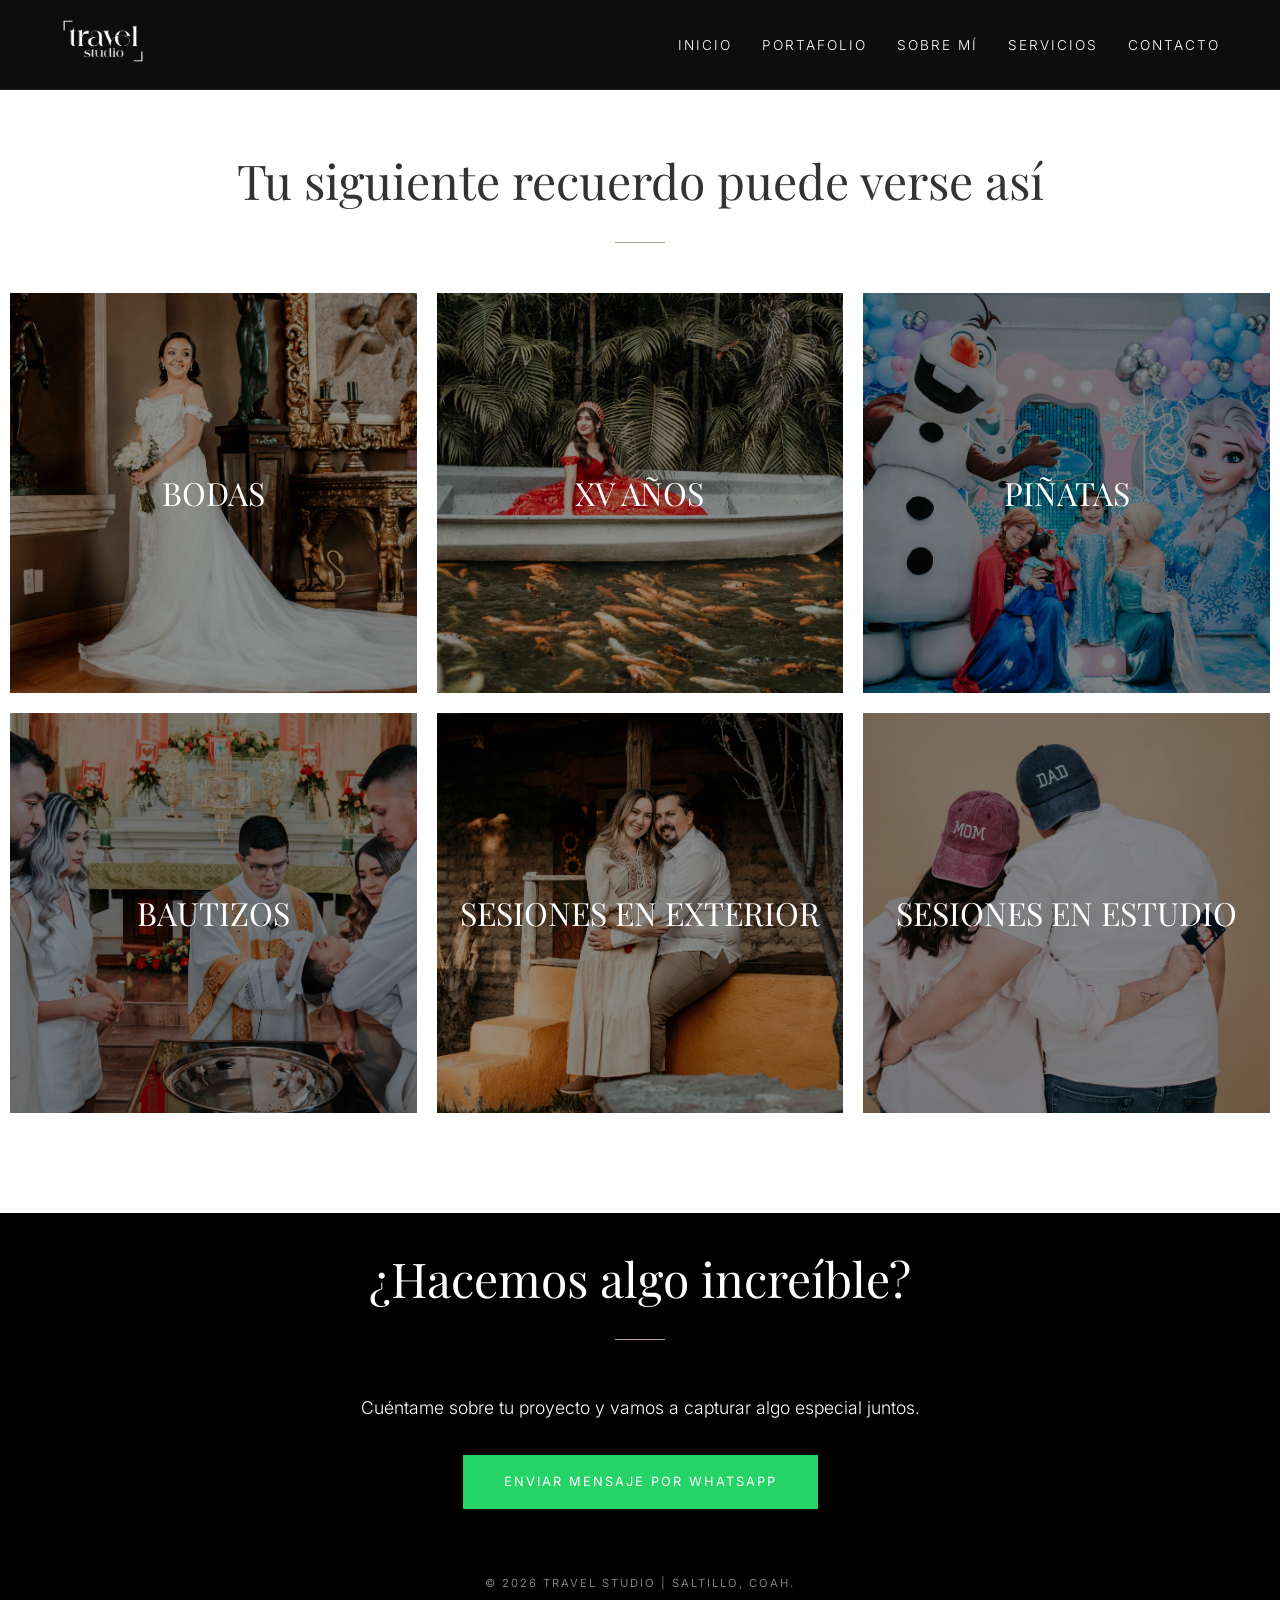
==== portafolio.html @ 15f4dc4f "Feature: Pagina de portafolio v1" ====
<!DOCTYPE html>
<html lang="es">
<head>
  <meta charset="UTF-8">
  <meta name="viewport" content="width=device-width, initial-scale=1.0">
  <title>Travel Studio</title>

  <!-- <link rel="icon" type="image/x-icon" href="favicon.ico"> -->
  <link rel="icon" type="image/svg+xml" href="images/favicon.svg">

  <!-- <link rel="icon" type="image/png" href="images/favicon-32x32.png" sizes="32x32"> -->

  <link rel="stylesheet" href="css/portafolio.css">
</head>
<body>

  <!-- NAVEGACIÓN PRINCIPAL -->
  <header>
    <nav class="nav">
      <a href="index.html" class="logo-link">
        <img src="images/travel_studio_blanco.png" alt="Travel Studio Logo" class="logo-img">
      </a>
      <ul>
        <li><a href="index.html">Inicio</a></li>
        <li><a href="portafolio.html">Portafolio</a></li>
        <li><a href="#sobre-mi">Sobre mí</a></li>
        <li><a href="servicios.html">Servicios</a></li>
        <li><a href="#contacto">Contacto</a></li>
      </ul>
    </nav>
  </header>

  <!-- PORTAFOLIO -->
  <section class="section_portafolio">

    <h2>Tu siguiente recuerdo puede verse así</h2>

    <div class="grid-portadas">

        <!-- Portada Bodas -->
        <div class="card-portada" onclick="abrirGaleria('BODAS', 50)">
            <img src="images/portafolio/BODAS/1.jpg" alt="Bodas">
            <div class="info-portada"><h3>Bodas</h3></div>
        </div>

        <!-- Portada XV Años -->
        <div class="card-portada" onclick="abrirGaleria('XV_ANOS', 49)">
            <img src="images/portafolio/XV_ANOS/1.jpg" alt="XV Años">
            <div class="info-portada"><h3>XV Años</h3></div>
        </div>

        <!-- Portada Piñatas -->
        <div class="card-portada" onclick="abrirGaleria('PINATAS', 50)">
            <img src="images/portafolio/PINATAS/1.jpg" alt="Piñatas">
            <div class="info-portada"><h3>Piñatas</h3></div>
        </div>

        <!-- Portada Bautizos -->
        <div class="card-portada" onclick="abrirGaleria('BAUTIZOS', 50)">
            <img src="images/portafolio/BAUTIZOS/1.jpg" alt="Bautizos">
            <div class="info-portada"><h3>Bautizos</h3></div>
        </div>

        <!-- Portada Sesiones en exteriores -->
        <div class="card-portada" onclick="abrirGaleria('SESION_EXTERIOR', 38)">
            <img src="images/portafolio/SESION_EXTERIOR/1.jpg" alt="Sesion en exterior">
            <div class="info-portada"><h3>Sesiones en exterior</h3></div>
        </div>

        <!-- Portada Sesiones en estudio -->
        <div class="card-portada" onclick="abrirGaleria('SESION_ESTUDIO', 31)">
            <img src="images/portafolio/SESION_ESTUDIO/1.jpg" alt="Sesion en estudio">
            <div class="info-portada"><h3>Sesiones en estudio</h3></div>
        </div>

    </div>

    <!-- El carrusel empieza oculto y es uno solo para todos -->
    <div id="carrusel-dinamico" class="contenedor-carrusel" style="display: none;">
        <div class="visor-imagenes"></div>
        <button class="flecha flecha-izq" onclick="cambiarImagen(this, -1)">&#10094;</button>
        <button class="flecha flecha-der" onclick="cambiarImagen(this, 1)">&#10095;</button>
        <button class="btn-cerrar" onclick="cerrarGaleria()">Cerrar Galería</button>
    </div>

  </section>

  <!-- CONTACTO FINAL -->
  <section id="contacto" class="section_contacto dark">
    <h2>¿Hacemos algo increíble?</h2>
    <p>Cuéntame sobre tu proyecto y vamos a capturar algo especial juntos.</p>
    <a href="https://wa.me/8447594966" target="_blank" class="btn btn-whatsapp" style="margin-top: 30px;">
      Enviar mensaje por WhatsApp
    </a>
  </section>

  <footer>
    <p>© 2026 Travel Studio | Saltillo, Coah.</p>
  </footer>

  <script src="js/portafolio.js"></script>
</body>
</html>
---- css/portafolio.css ----
/*  */
@import url('https://fonts.googleapis.com/css2?family=Inter:wght@300;400;600&family=Playfair+Display:ital,wght@0,400;0,700;1,400&display=swap');

:root {
    --primario: #000000;
    --secundario: #ffffff;
    --acento: #B5A48B; /* Tono champagne/arena */
    --gris-claro: #f9f9f9;
    --fuente-titulos: 'Playfair Display', serif;
    --fuente-cuerpo: 'Inter', sans-serif;
    --transition: all 0.4s cubic-bezier(0.165, 0.84, 0.44, 1);
}

* {
    margin: 0;
    padding: 0;
    box-sizing: border-box;
}

html {
    scroll-behavior: smooth;
}

body {
    font-family: var(--fuente-cuerpo);
    line-height: 1.7;
    color: #333;
    background-color: var(--secundario);
}

/* NAVEGACIÓN */
header {
    background: rgba(0, 0, 0, 0.95);
    padding: 1rem 0;
    position: sticky;
    top: 0;
    z-index: 1000;
    border-bottom: 1px solid rgba(255,255,255,0.1);
}

.nav {
    display: flex;
    justify-content: space-between;
    align-items: center;
    max-width: 1200px;
    margin: 0 auto;
    padding: 0 20px;
}

.nav ul {
    display: flex;
    list-style: none;
    gap: 30px;
}

.nav a {
    color: #fff;
    text-decoration: none;
    font-size: 0.85rem;
    text-transform: uppercase;
    letter-spacing: 2px;
    font-weight: 300;
    transition: var(--transition);
}

.nav a:hover {
    color: var(--acento);
}

.logo-img {
    height: 50px;
    width: auto;
    filter: brightness(1.2); /* Hace que el blanco resalte más */
}

/* HERO SECTION */
.hero {
    height: 100vh;
    background: linear-gradient(rgba(0,0,0,0.4), rgba(0,0,0,0.4)), 
                url('../images/img1.jpg') center/cover no-repeat;
    display: flex;
    align-items: center;
    justify-content: center;
    color: #fff;
    text-align: center;
}

.hero-text h1 {
    font-family: var(--fuente-titulos);
    font-size: clamp(3rem, 8vw, 5rem); /* Tamaño fluido */
    font-weight: 400;
    margin-bottom: 10px;
    letter-spacing: -1px;
}

.hero-text p {
    font-size: 1.2rem;
    text-transform: uppercase;
    letter-spacing: 5px;
    font-weight: 300;
    margin-bottom: 30px;
    opacity: 0.9;
}

/* BOTONES */
.btn {
    display: inline-block;
    padding: 15px 40px;
    background: transparent;
    color: #fff;
    border: 1px solid #fff;
    text-decoration: none;
    text-transform: uppercase;
    letter-spacing: 2px;
    font-size: 0.8rem;
    transition: var(--transition);
}
.btn2 {
    display: inline-block;
    padding: 15px 40px;
    background: var(--primario);
    color: #fff;
    border: 1px solid #fff;
    text-decoration: none;
    text-transform: uppercase;
    letter-spacing: 2px;
    font-size: 0.8rem;
    transition: var(--transition);
}

.btn:hover {
    background: #fff;
    color: #000;
}

.btn-whatsapp {
    background: #25D366;
    border-color: #25D366;
}

.btn-whatsapp:hover {
    background: #1da851;
    border-color: #1da851;
    color: #fff;
}

/* SECCIONES */
.section {
    padding: 100px 20px;
    max-width: 1200px;
    margin: 0 auto;
    text-align: center;
}

h2 {
    font-family: var(--fuente-titulos);
    font-size: 3rem;
    margin-bottom: 50px;
    position: relative;
    font-weight: 400;
}

h2::after {
    content: "";
    display: block;
    width: 50px;
    height: 1px;
    background: var(--acento);
    margin: 20px auto;
}

/* FILTROS */
.filters {
    margin-bottom: 40px;
}

.filters button {
    background: none;
    border: none;
    padding: 10px 20px;
    cursor: pointer;
    text-transform: uppercase;
    letter-spacing: 2px;
    font-size: 0.75rem;
    color: #888;
    transition: var(--transition);
}

.filters button:hover, .filters button.active {
    color: var(--primario);
    font-weight: 600;
}

/* GALERÍA MASONRY-LIKE */
.gallery {
    display: grid;
    grid-template-columns: repeat(auto-fill, minmax(350px, 1fr));
    gap: 20px;
}

.gallery img {
    width: 100%;
    height: 450px;
    object-fit: cover; /* Recorta la imagen para que llene el espacio sin deformarse */
    filter: grayscale(20%);
    transition: var(--transition);
    cursor: pointer;
}

.gallery img:hover {
    filter: grayscale(0%);
    transform: scale(1.02);
}

/* CARDS DE SERVICIOS */
.cards {
    display: grid;
    grid-template-columns: repeat(auto-fit, minmax(300px, 1fr));
    gap: 30px;
}

.card {
    background: var(--gris-claro);
    padding: 60px 40px;
    transition: var(--transition);
    border: 1px solid transparent;
}

.card:hover {
    background: #fff;
    border-color: var(--acento);
    box-shadow: 0 20px 40px rgba(0,0,0,0.05);
}

.card h3 {
    font-family: var(--fuente-titulos);
    font-size: 1.8rem;
    margin-bottom: 15px;
}

/* SOBRE MÍ */
.dark {
    background: var(--primario);
    color: #fff;
    max-width: 100%;
}

.dark p {
    max-width: 700px;
    margin: 0 auto;
    font-size: 1.1rem;
    font-weight: 300;
    line-height: 2;
}

/* FOOTER */
footer {
    padding: 40px 10px;
    background: #000;
    color: rgba(255,255,255,0.5);
    text-align: center;
    letter-spacing: 2px;
    font-size: 0.7rem;
    text-transform: uppercase;
}

/******************************/
/* ESTILOS SOLO DE PORTAFOLIO */
/******************************/

h3 {
    font-family: var(--fuente-titulos);
    font-size: 2.2rem;
    margin-top: 25px;
    margin-bottom: 25px;
    position: relative;
    font-weight: 400;
}

/* CONTENEDOR PRINCIPAL */
.contenedor-carrusel {
    position: relative; /* Base para las flechas */
    max-width: 1000px;
    margin: 0 auto;
    overflow: hidden;
}

/* Cambia esto en tu CSS */
.visor-imagenes { 
    display: flex;
    justify-content: center;
    align-items: center;
    min-height: 400px;
    background: #000;
}


.carrusel-imagen {
    display: none;
    width: 100%;
    height: 70vh; /* 70% de la altura de la pantalla */
    object-fit: contain; /* Muestra la foto completa sin recortar */
    animation: fadeIn 0.8s ease;
}

.carrusel-imagen.activa {
    display: block;
}

/* ESTILO DE LAS FLECHAS */
.flecha {
    position: absolute;
    top: 50%;
    transform: translateY(-50%);
    background: rgba(255, 255, 255, 0.2);
    color: white;
    border: none;
    padding: 20px 15px;
    cursor: pointer;
    font-size: 2rem;
    transition: var(--transition);
    z-index: 10;
    user-select: none;
}

.flecha:hover {
    background: rgba(255, 255, 255, 0.8);
    color: black;
}

.flecha-izq { left: 0; border-radius: 0 5px 5px 0; }
.flecha-der { right: 0; border-radius: 5px 0 0 5px; }

@keyframes fadeIn {
    from { opacity: 0; }
    to { opacity: 1; }
}

/* Responsive para celulares */
@media (max-width: 768px) {
    .carrusel-imagen { height: 50vh; }
    .flecha { padding: 15px 10px; font-size: 1.5rem; }
}

.section_portafolio {
    padding: 50px 10px;
    max-width: 1800px;
    margin: 0 auto;
    text-align: center;
}

.section_contacto {
    padding: 25px 5px;
    margin: 0 auto;
    text-align: center;
}

.grid-portadas {
    display: grid;
    /* Esto obliga a tener exactamente 3 columnas en pantallas grandes */
    grid-template-columns: repeat(3, 1fr); 
    gap: 20px;
    margin-bottom: 50px;
}

/* Responsive: Para que en tablets se vean 2 y en celulares 1 */
@media (max-width: 992px) {
    .grid-portadas {
        grid-template-columns: repeat(2, 1fr);
    }
}

@media (max-width: 600px) {
    .grid-portadas {
        grid-template-columns: 1fr;
    }
}

.card-portada {
    position: relative;
    height: 400px;
    cursor: pointer;
    overflow: hidden;
}

.card-portada img {
    width: 100%;
    height: 100%;
    object-fit: cover;
    transition: transform 0.5s ease;
}

.card-portada:hover img {
    transform: scale(1.1);
}

.info-portada {
    position: absolute;
    inset: 0;
    background: rgba(0,0,0,0.4);
    display: flex;
    align-items: center;
    justify-content: center;
    color: white;
}

.info-portada h3 {
    font-family: var(--fuente-titulos);
    font-size: 2rem;
    text-transform: uppercase;
}

.btn-cerrar {
    margin-top: 20px;
    background: #000;
    color: #fff;
    padding: 10px 20px;
    border: none;
    cursor: pointer;
}
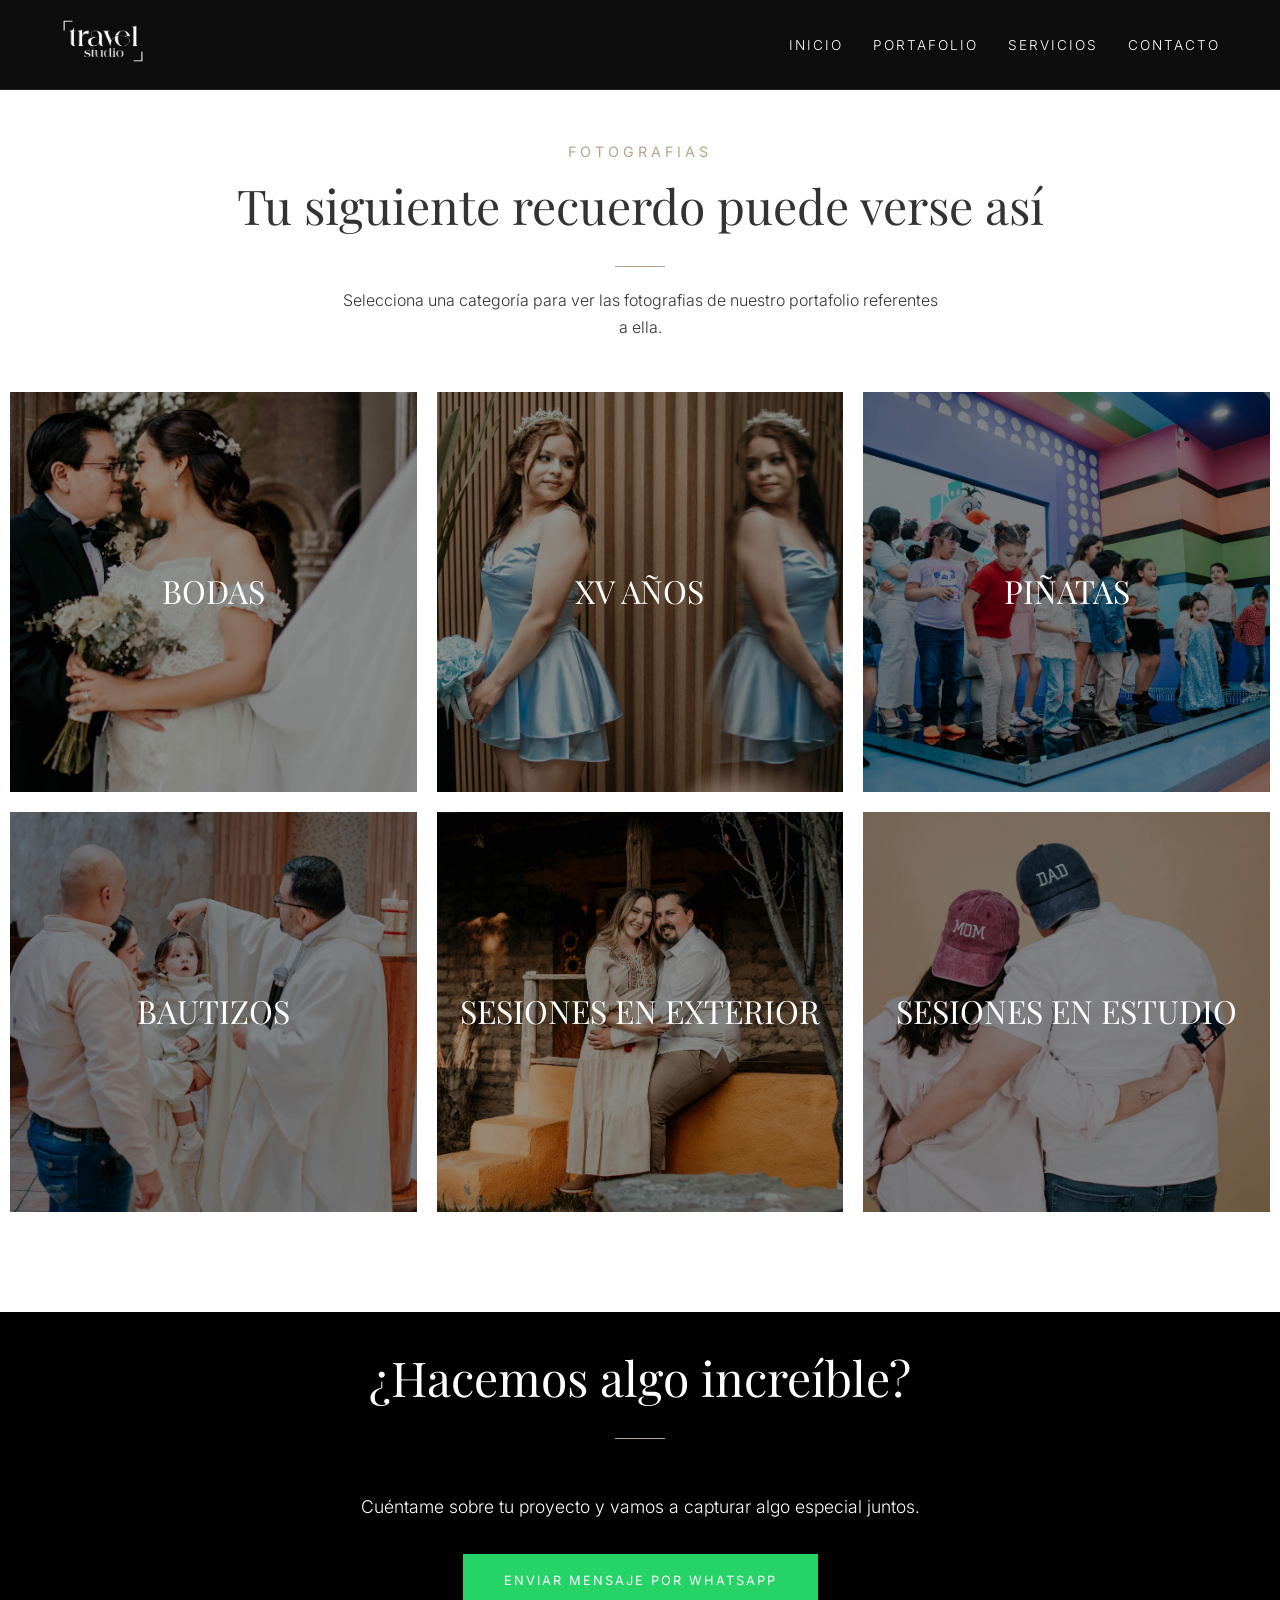
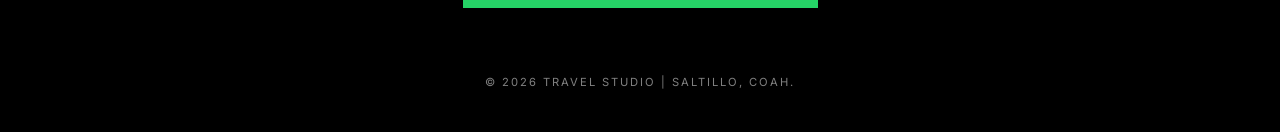
==== commit b7182617: "Feature y Fix: Pagina de servicios, Optimizacion de Portafolio" ====
--- a/portafolio.html
+++ b/portafolio.html
@@ -3,7 +3,7 @@
 <head>
   <meta charset="UTF-8">
   <meta name="viewport" content="width=device-width, initial-scale=1.0">
-  <title>Travel Studio</title>
+  <title>Paquetes y Servicios | Portafolio</title>
 
   <!-- <link rel="icon" type="image/x-icon" href="favicon.ico"> -->
   <link rel="icon" type="image/svg+xml" href="images/favicon.svg">
@@ -23,7 +23,6 @@
       <ul>
         <li><a href="index.html">Inicio</a></li>
         <li><a href="portafolio.html">Portafolio</a></li>
-        <li><a href="#sobre-mi">Sobre mí</a></li>
         <li><a href="servicios.html">Servicios</a></li>
         <li><a href="#contacto">Contacto</a></li>
       </ul>
@@ -33,42 +32,46 @@
   <!-- PORTAFOLIO -->
   <section class="section_portafolio">
 
+    <p style="text-transform: uppercase; letter-spacing: 4px; font-size: 0.9rem; color: var(--acento);">Fotografias</p>
     <h2>Tu siguiente recuerdo puede verse así</h2>
+    <p style="max-width: 600px; margin: -30px auto 50px; font-weight: 300;">
+      Selecciona una categoría para ver las fotografias de nuestro portafolio referentes a ella.
+    </p>
 
     <div class="grid-portadas">
 
         <!-- Portada Bodas -->
-        <div class="card-portada" onclick="abrirGaleria('BODAS', 50)">
+        <div class="card-portada" onclick="abrirGaleria('BODAS', 25)">
             <img src="images/portafolio/BODAS/1.jpg" alt="Bodas">
             <div class="info-portada"><h3>Bodas</h3></div>
         </div>
 
         <!-- Portada XV Años -->
-        <div class="card-portada" onclick="abrirGaleria('XV_ANOS', 49)">
+        <div class="card-portada" onclick="abrirGaleria('XV_ANOS', 24)">
             <img src="images/portafolio/XV_ANOS/1.jpg" alt="XV Años">
             <div class="info-portada"><h3>XV Años</h3></div>
         </div>
 
         <!-- Portada Piñatas -->
-        <div class="card-portada" onclick="abrirGaleria('PINATAS', 50)">
+        <div class="card-portada" onclick="abrirGaleria('PINATAS', 25)">
             <img src="images/portafolio/PINATAS/1.jpg" alt="Piñatas">
             <div class="info-portada"><h3>Piñatas</h3></div>
         </div>
 
         <!-- Portada Bautizos -->
-        <div class="card-portada" onclick="abrirGaleria('BAUTIZOS', 50)">
+        <div class="card-portada" onclick="abrirGaleria('BAUTIZOS', 25)">
             <img src="images/portafolio/BAUTIZOS/1.jpg" alt="Bautizos">
             <div class="info-portada"><h3>Bautizos</h3></div>
         </div>
 
         <!-- Portada Sesiones en exteriores -->
-        <div class="card-portada" onclick="abrirGaleria('SESION_EXTERIOR', 38)">
+        <div class="card-portada" onclick="abrirGaleria('SESION_EXTERIOR', 25)">
             <img src="images/portafolio/SESION_EXTERIOR/1.jpg" alt="Sesion en exterior">
             <div class="info-portada"><h3>Sesiones en exterior</h3></div>
         </div>
 
         <!-- Portada Sesiones en estudio -->
-        <div class="card-portada" onclick="abrirGaleria('SESION_ESTUDIO', 31)">
+        <div class="card-portada" onclick="abrirGaleria('SESION_ESTUDIO', 25)">
             <img src="images/portafolio/SESION_ESTUDIO/1.jpg" alt="Sesion en estudio">
             <div class="info-portada"><h3>Sesiones en estudio</h3></div>
         </div>
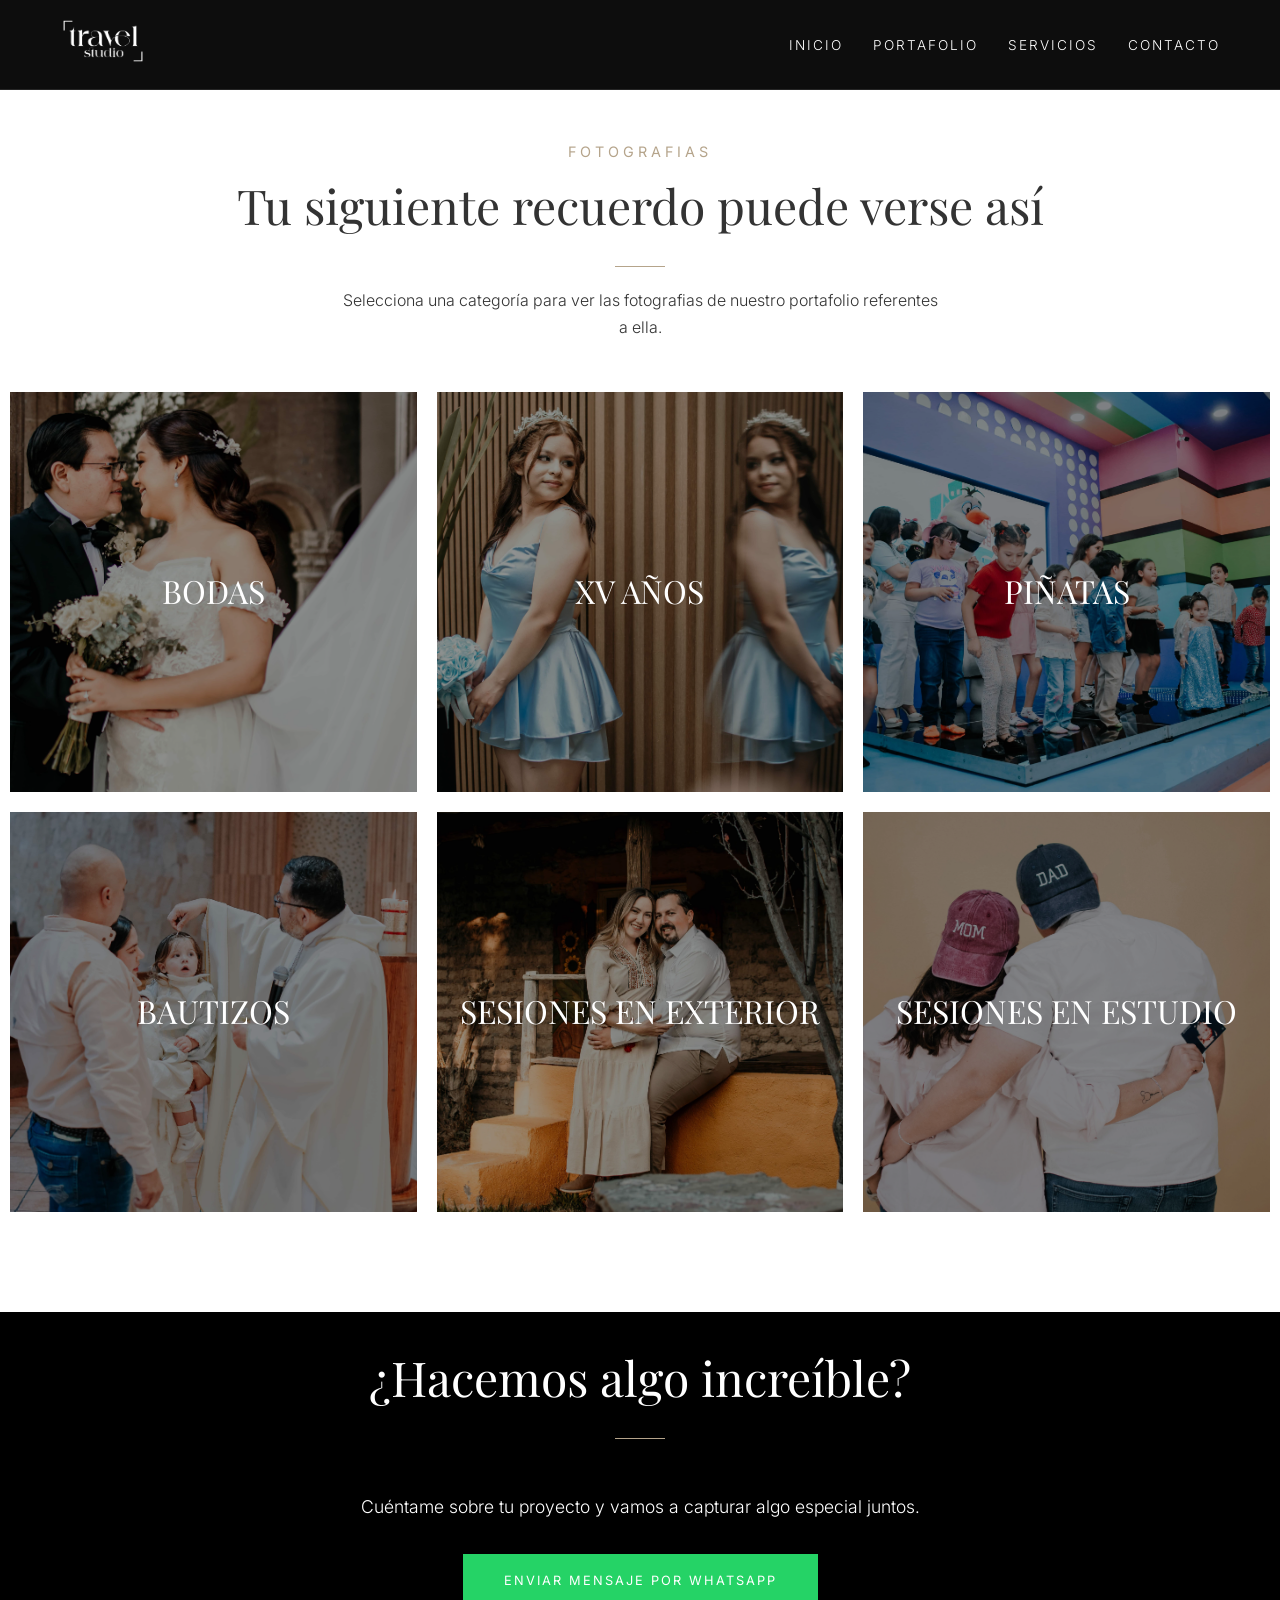
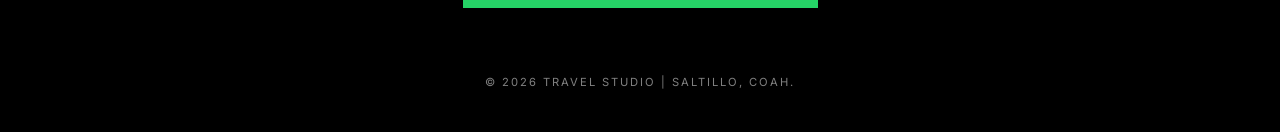
==== commit b4bed3ff: "Fix: Ajuste en estilo para moviles en portafolio y servicios" ====
--- a/portafolio.html
+++ b/portafolio.html
@@ -20,7 +20,13 @@
       <a href="index.html" class="logo-link">
         <img src="images/travel_studio_blanco.png" alt="Travel Studio Logo" class="logo-img">
       </a>
-      <ul>
+      <button class="menu-toggle" id="mobile-menu">
+          <span></span>
+          <span></span>
+          <span></span>
+      </button>
+
+      <ul id="nav-list">
         <li><a href="index.html">Inicio</a></li>
         <li><a href="portafolio.html">Portafolio</a></li>
         <li><a href="servicios.html">Servicios</a></li>
--- a/css/portafolio.css
+++ b/css/portafolio.css
@@ -418,3 +418,78 @@
     border: none;
     cursor: pointer;
 }
+
+/* ESTILOS MENU MOVIL */
+.menu-toggle {
+    display: none; /* Oculto en PC */
+    flex-direction: column;
+    gap: 5px;
+    background: none;
+    border: none;
+    cursor: pointer;
+    z-index: 2000;
+}
+
+.menu-toggle span {
+    width: 30px;
+    height: 2px;
+    background-color: white;
+    transition: 0.3s;
+}
+
+@media (max-width: 768px) {
+    .menu-toggle {
+        display: flex; /* Se muestra en móvil */
+    }
+
+    .nav ul {
+        display: none; /* Se oculta por defecto */
+        flex-direction: column;
+        position: absolute;
+        top: 100%;
+        left: 0;
+        width: 100%;
+        background: rgba(0, 0, 0, 0.95);
+        padding: 20px;
+        text-align: center;
+        gap: 20px !important;
+    }
+
+    /* Clase que activaremos con JS */
+    .nav ul.active {
+        display: flex;
+    }
+}
+/* --- FIX DE OVERFLOW Y RESPONSIVO GENERAL --- */
+
+html, body {
+    overflow-x: hidden; /* Corta cualquier cosa que se salga a la derecha */
+    width: 100%;
+    position: relative;
+}
+
+* {
+    max-width: 100%; /* Evita que cualquier imagen o caja sea más grande que el cel */
+    box-sizing: border-box;
+}
+
+/* Ajuste de títulos para celular */
+@media (max-width: 768px) {
+    h2 {
+        font-size: 2.2rem !important; /* Títulos más pequeños en móvil */
+        padding: 0 10px;
+    }
+
+    .hero-text h1 {
+        font-size: 2.8rem !important;
+    }
+
+    .section, .section_portafolio, .section_servicios {
+        padding: 60px 15px !important; /* Menos espacio arriba/abajo en móvil */
+    }
+
+    /* Ajuste de la galería del Index */
+    .gallery {
+        grid-template-columns: repeat(auto-fill, minmax(280px, 1fr)) !important;
+    }
+}
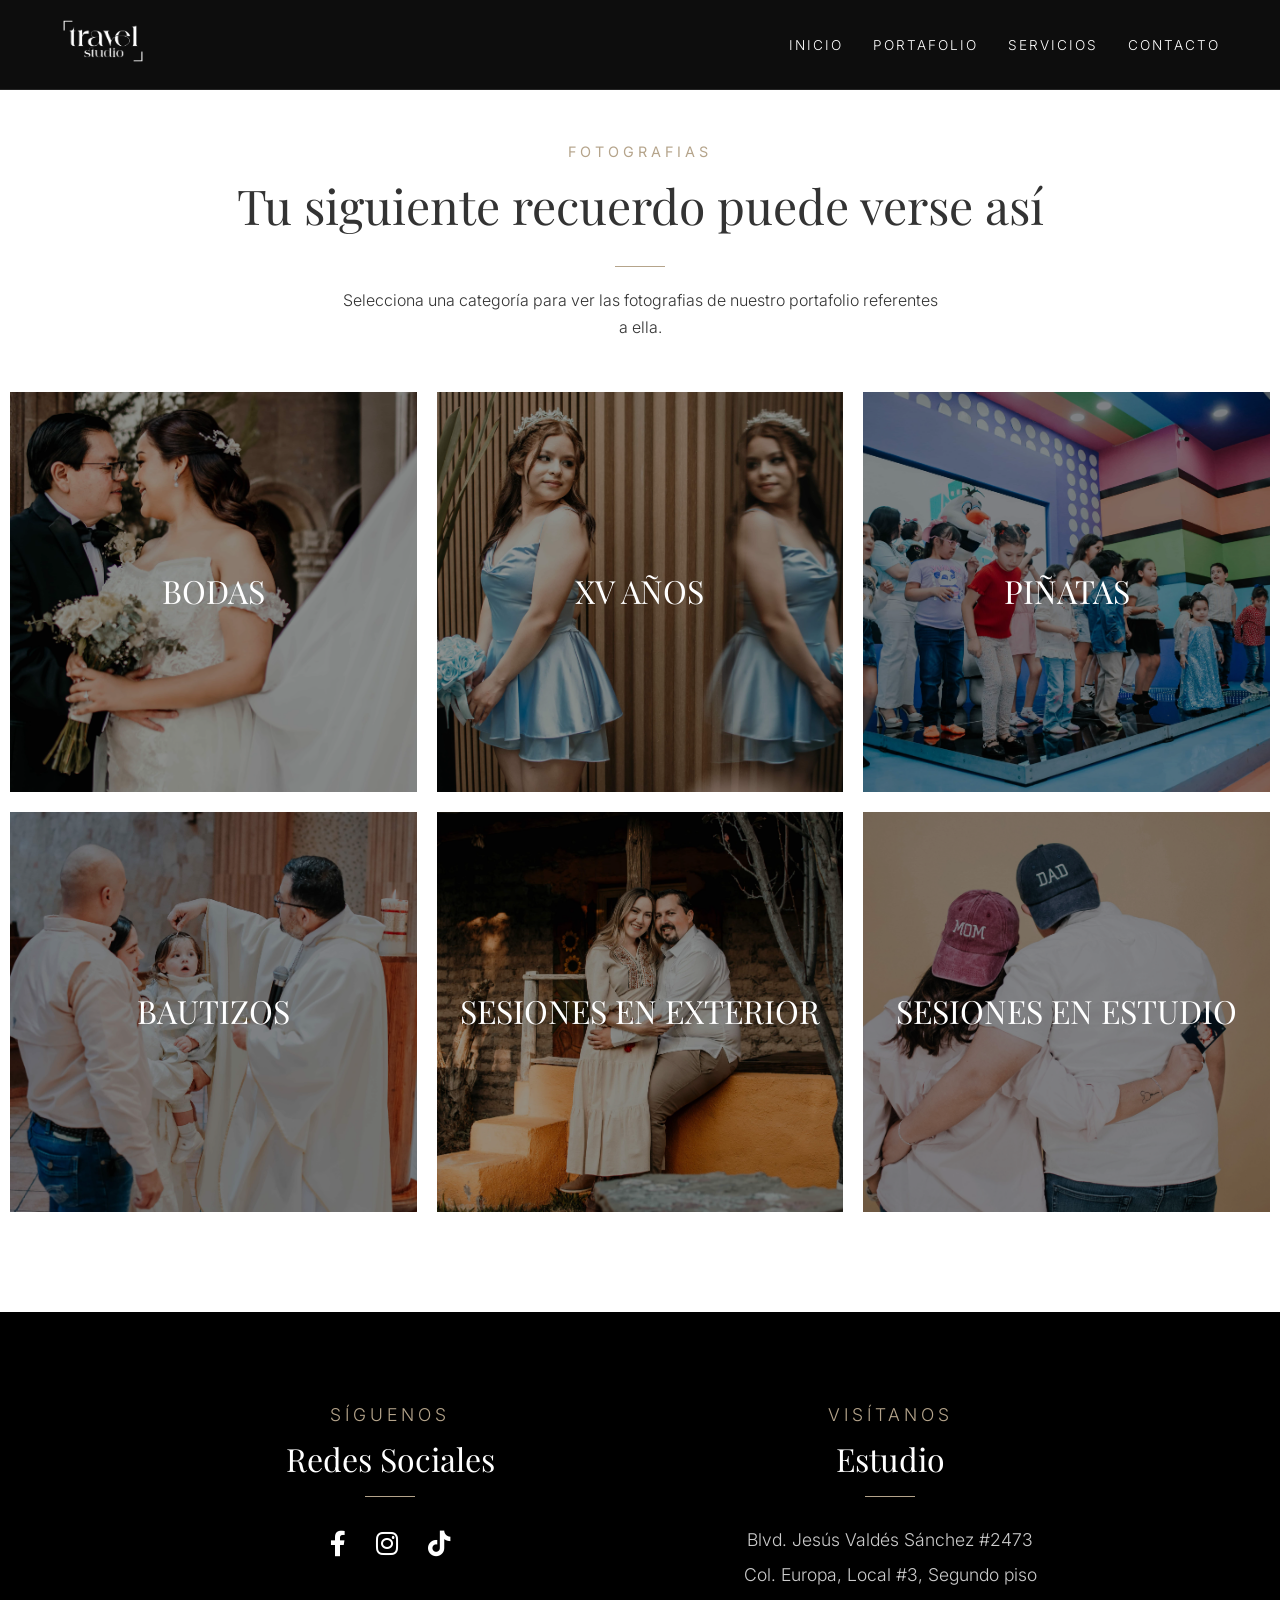
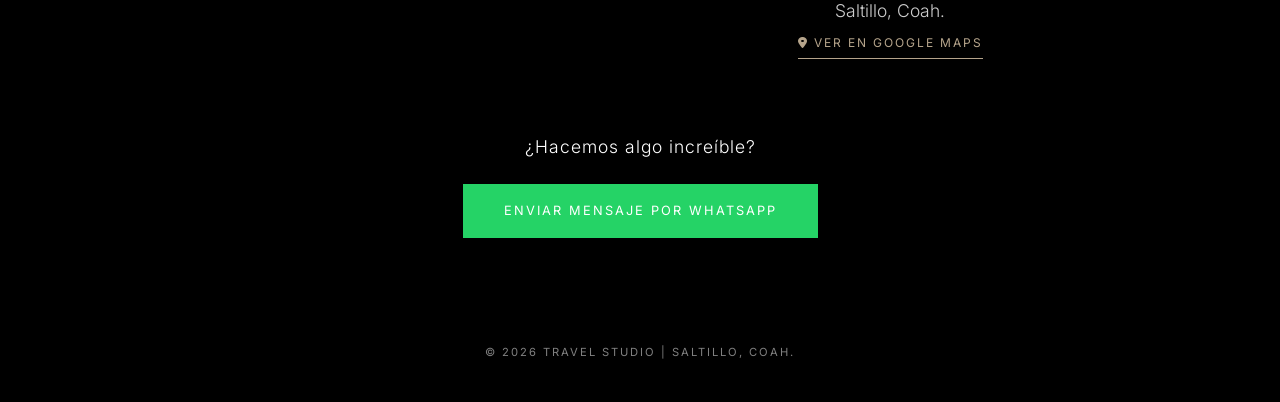
==== commit 35578699: "Feature: Ubicacion y links a redes sociales en parte de contacto" ====
--- a/portafolio.html
+++ b/portafolio.html
@@ -3,7 +3,7 @@
 <head>
   <meta charset="UTF-8">
   <meta name="viewport" content="width=device-width, initial-scale=1.0">
-  <title>Paquetes y Servicios | Portafolio</title>
+  <title>Portafolio | Travel Studio</title>
 
   <!-- <link rel="icon" type="image/x-icon" href="favicon.ico"> -->
   <link rel="icon" type="image/svg+xml" href="images/favicon.svg">
@@ -11,6 +11,7 @@
   <!-- <link rel="icon" type="image/png" href="images/favicon-32x32.png" sizes="32x32"> -->
 
   <link rel="stylesheet" href="css/portafolio.css">
+  <link rel="stylesheet" href="https://cdnjs.cloudflare.com/ajax/libs/font-awesome/6.0.0/css/all.min.css">
 </head>
 <body>
 
@@ -96,6 +97,48 @@
 
   <!-- CONTACTO FINAL -->
   <section id="contacto" class="section_contacto dark">
+    <div class="contacto-grid">
+      
+      <!-- Redes Sociales -->
+      <div class="contacto-col">
+        <p class="mini-title-footer">Síguenos</p>
+        <h2 class="titulo-footer">Redes Sociales</h2>
+        <div class="social-links">
+          <a href="https://facebook.com/travelstudioslw" target="_blank"><i class="fab fa-facebook-f"></i></a>
+          <a href="https://instagram.com/travelstudioslw" target="_blank"><i class="fab fa-instagram"></i></a>
+          <a href="https://tiktok.com/@travelstudioslw" target="_blank"><i class="fab fa-tiktok"></i></a>
+        </div>
+      </div>
+
+      <!-- Ubicación -->
+      <div class="contacto-col">
+        <p class="mini-title-footer">Visítanos</p>
+        <h2 class="titulo-footer">Estudio</h2>
+        <p class="direccion">
+          Blvd. Jesús Valdés Sánchez #2473<br>
+          Col. Europa, Local #3, Segundo piso<br>
+          Saltillo, Coah.
+        </p>
+        <a href="https://maps.app.goo.gl/2Ea4SpRbEJm1DTAw6" target="_blank" class="map-link">
+          <i class="fas fa-location-dot"></i> Ver en Google Maps
+        </a>
+      </div>
+
+    </div>
+
+    <!-- Botón de Acción -->
+    <div style="margin-top: 50px; padding-bottom: 40px;">
+      <p style="margin-bottom: 20px; font-weight: 300; letter-spacing: 1px;">¿Hacemos algo increíble?</p>
+      <a href="https://wa.me/8447594966" target="_blank" class="btn btn-whatsapp">
+        Enviar mensaje por WhatsApp
+      </a>
+    </div>
+  </section>
+
+  <footer>
+    <p>© 2026 Travel Studio | Saltillo, Coah.</p>
+  </footer>
+  <!-- <section id="contacto" class="section_contacto dark">
     <h2>¿Hacemos algo increíble?</h2>
     <p>Cuéntame sobre tu proyecto y vamos a capturar algo especial juntos.</p>
     <a href="https://wa.me/8447594966" target="_blank" class="btn btn-whatsapp" style="margin-top: 30px;">
@@ -105,7 +148,7 @@
 
   <footer>
     <p>© 2026 Travel Studio | Saltillo, Coah.</p>
-  </footer>
+  </footer> -->
 
   <script src="js/portafolio.js"></script>
 </body>
--- a/css/portafolio.css
+++ b/css/portafolio.css
@@ -437,6 +437,77 @@
     transition: 0.3s;
 }
 
+/* --- ESTILOS UNIFICADOS DE CONTACTO Y REDES --- */
+
+.contacto-grid {
+    display: grid;
+    grid-template-columns: 1fr 1fr;
+    gap: 40px;
+    max-width: 1000px;
+    margin: 0 auto;
+    padding: 60px 20px 20px;
+}
+
+.mini-title-footer {
+    text-transform: uppercase;
+    letter-spacing: 4px;
+    font-size: 0.75rem;
+    color: var(--acento);
+    margin-bottom: 10px;
+}
+
+.titulo-footer {
+    font-size: 2rem !important;
+    margin-bottom: 25px !important;
+}
+
+.titulo-footer::after {
+    margin: 10px auto !important; /* Ajuste para que la línea no sea tan grande */
+}
+
+.social-links {
+    display: flex;
+    justify-content: center;
+    gap: 30px;
+    margin-top: 10px;
+}
+
+.social-links a {
+    color: #fff;
+    font-size: 1.6rem;
+    transition: var(--transition);
+}
+
+.social-links a:hover {
+    color: var(--acento);
+    transform: translateY(-3px);
+}
+
+.direccion {
+    font-weight: 300;
+    font-size: 0.95rem;
+    line-height: 1.8;
+    margin-bottom: 15px;
+    color: rgba(255,255,255,0.8);
+}
+
+.map-link {
+    color: var(--acento);
+    text-decoration: none;
+    font-size: 0.75rem;
+    text-transform: uppercase;
+    letter-spacing: 2px;
+    border-bottom: 1px solid var(--acento);
+    padding-bottom: 5px;
+    transition: var(--transition);
+    display: inline-block;
+}
+
+.map-link:hover {
+    color: #fff;
+    border-color: #fff;
+}
+
 @media (max-width: 768px) {
     .menu-toggle {
         display: flex; /* Se muestra en móvil */
@@ -459,6 +530,15 @@
     .nav ul.active {
         display: flex;
     }
+        .contacto-grid {
+        grid-template-columns: 1fr; /* Apilados uno sobre otro en móvil */
+        gap: 50px;
+        padding-top: 40px;
+    }
+    
+    .titulo-footer {
+        font-size: 1.8rem !important;
+    }
 }
 /* --- FIX DE OVERFLOW Y RESPONSIVO GENERAL --- */
 
